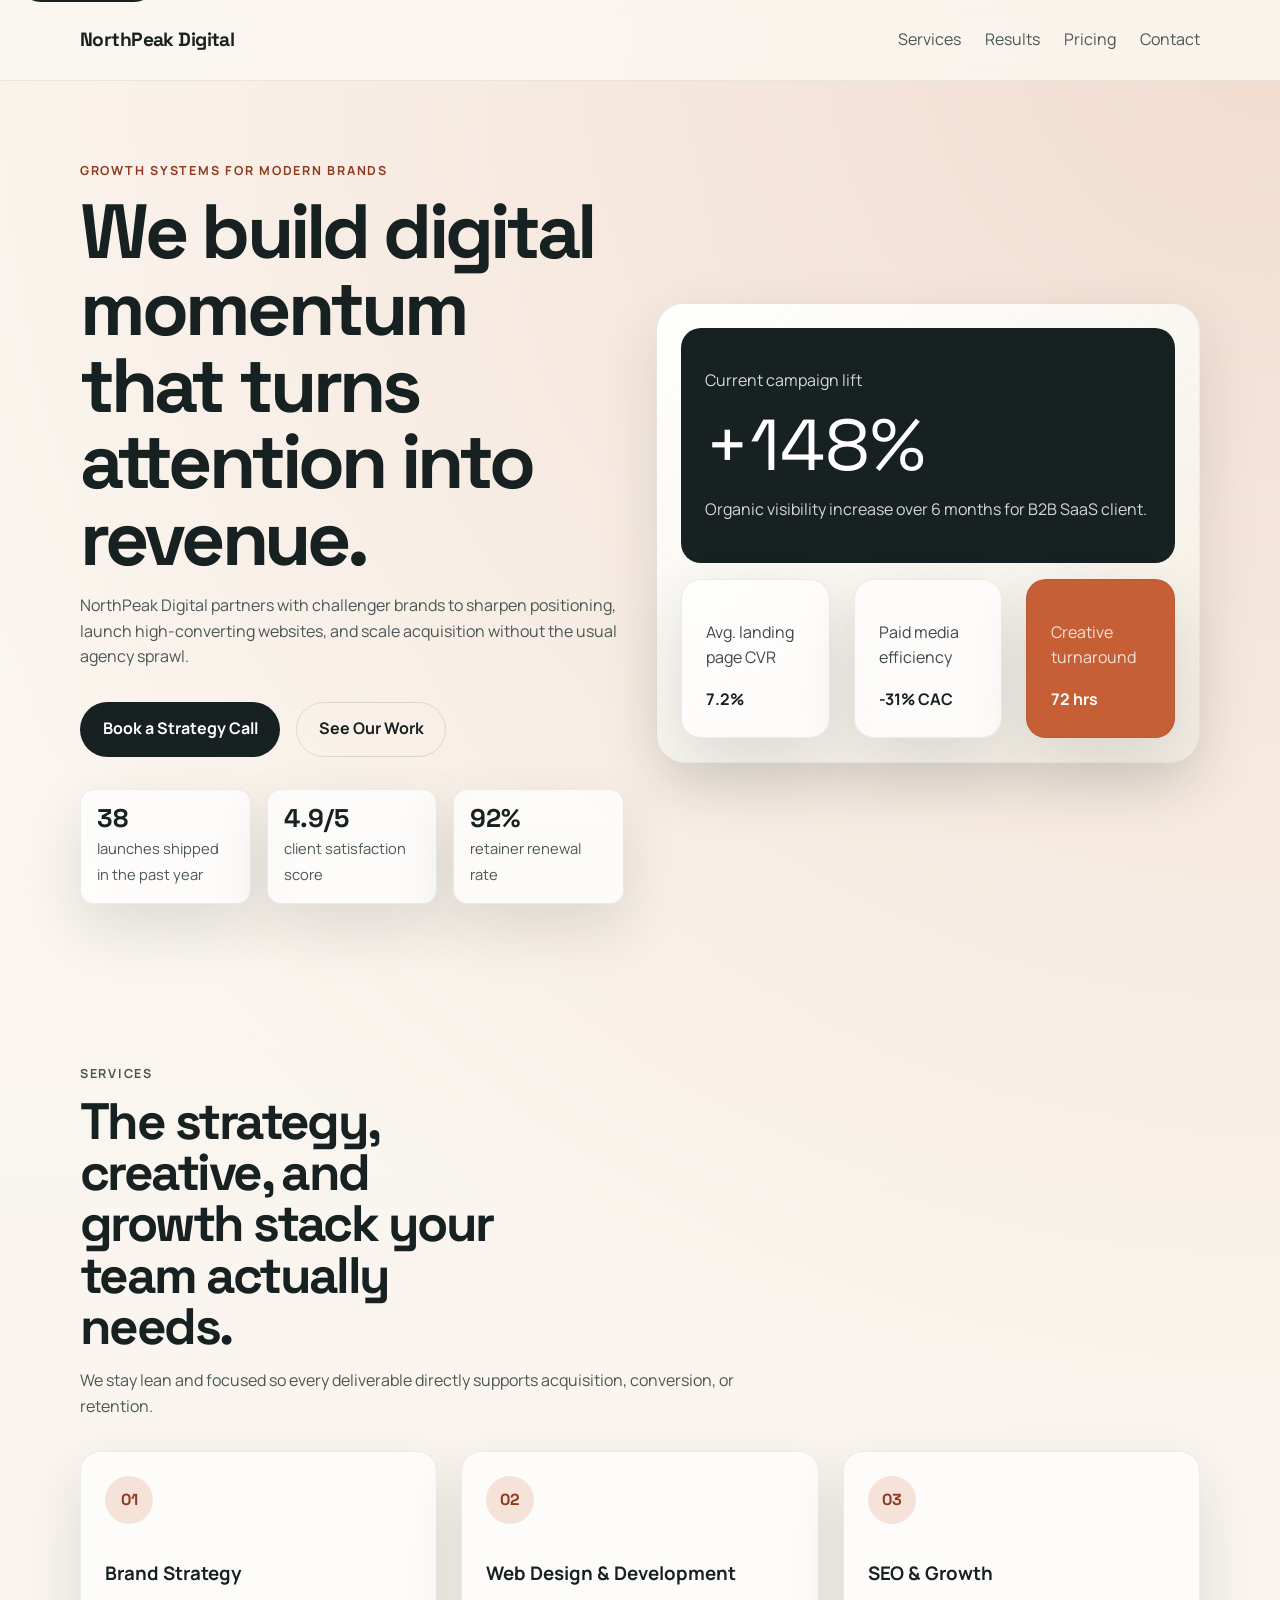
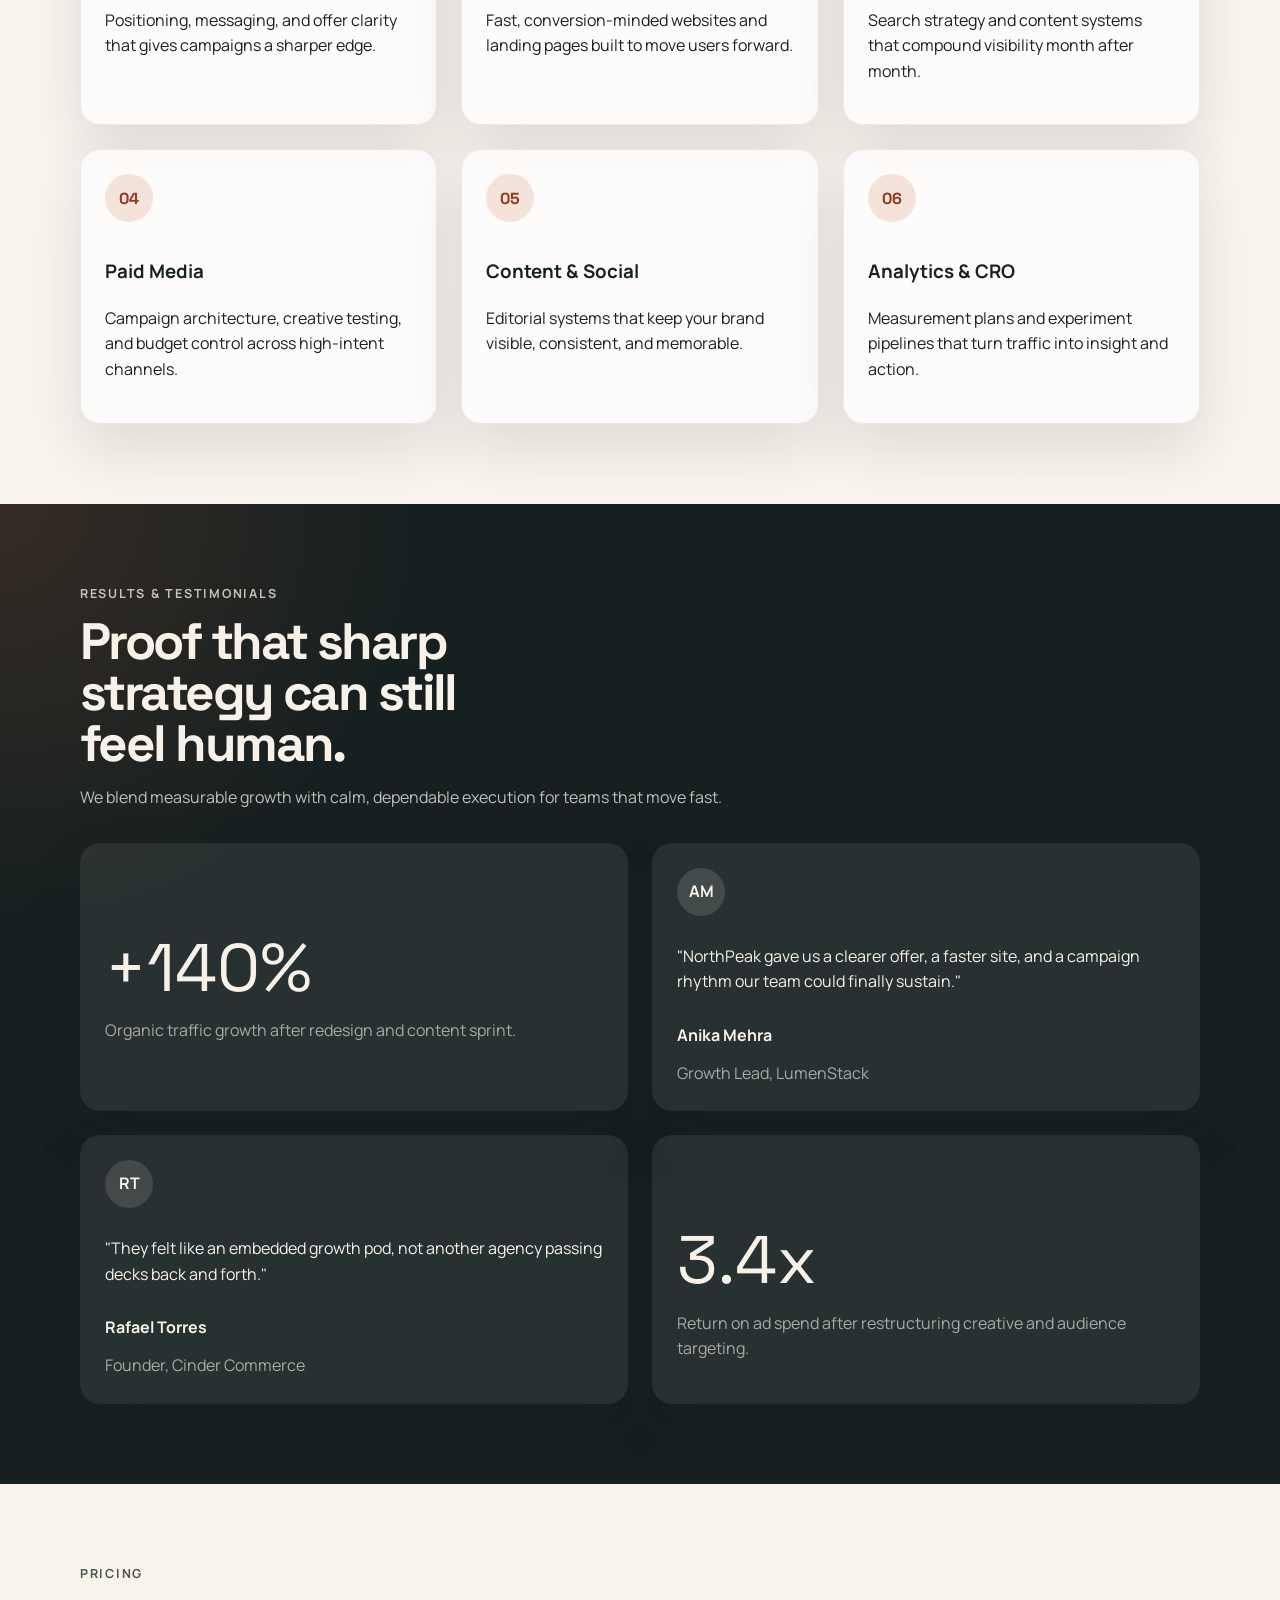
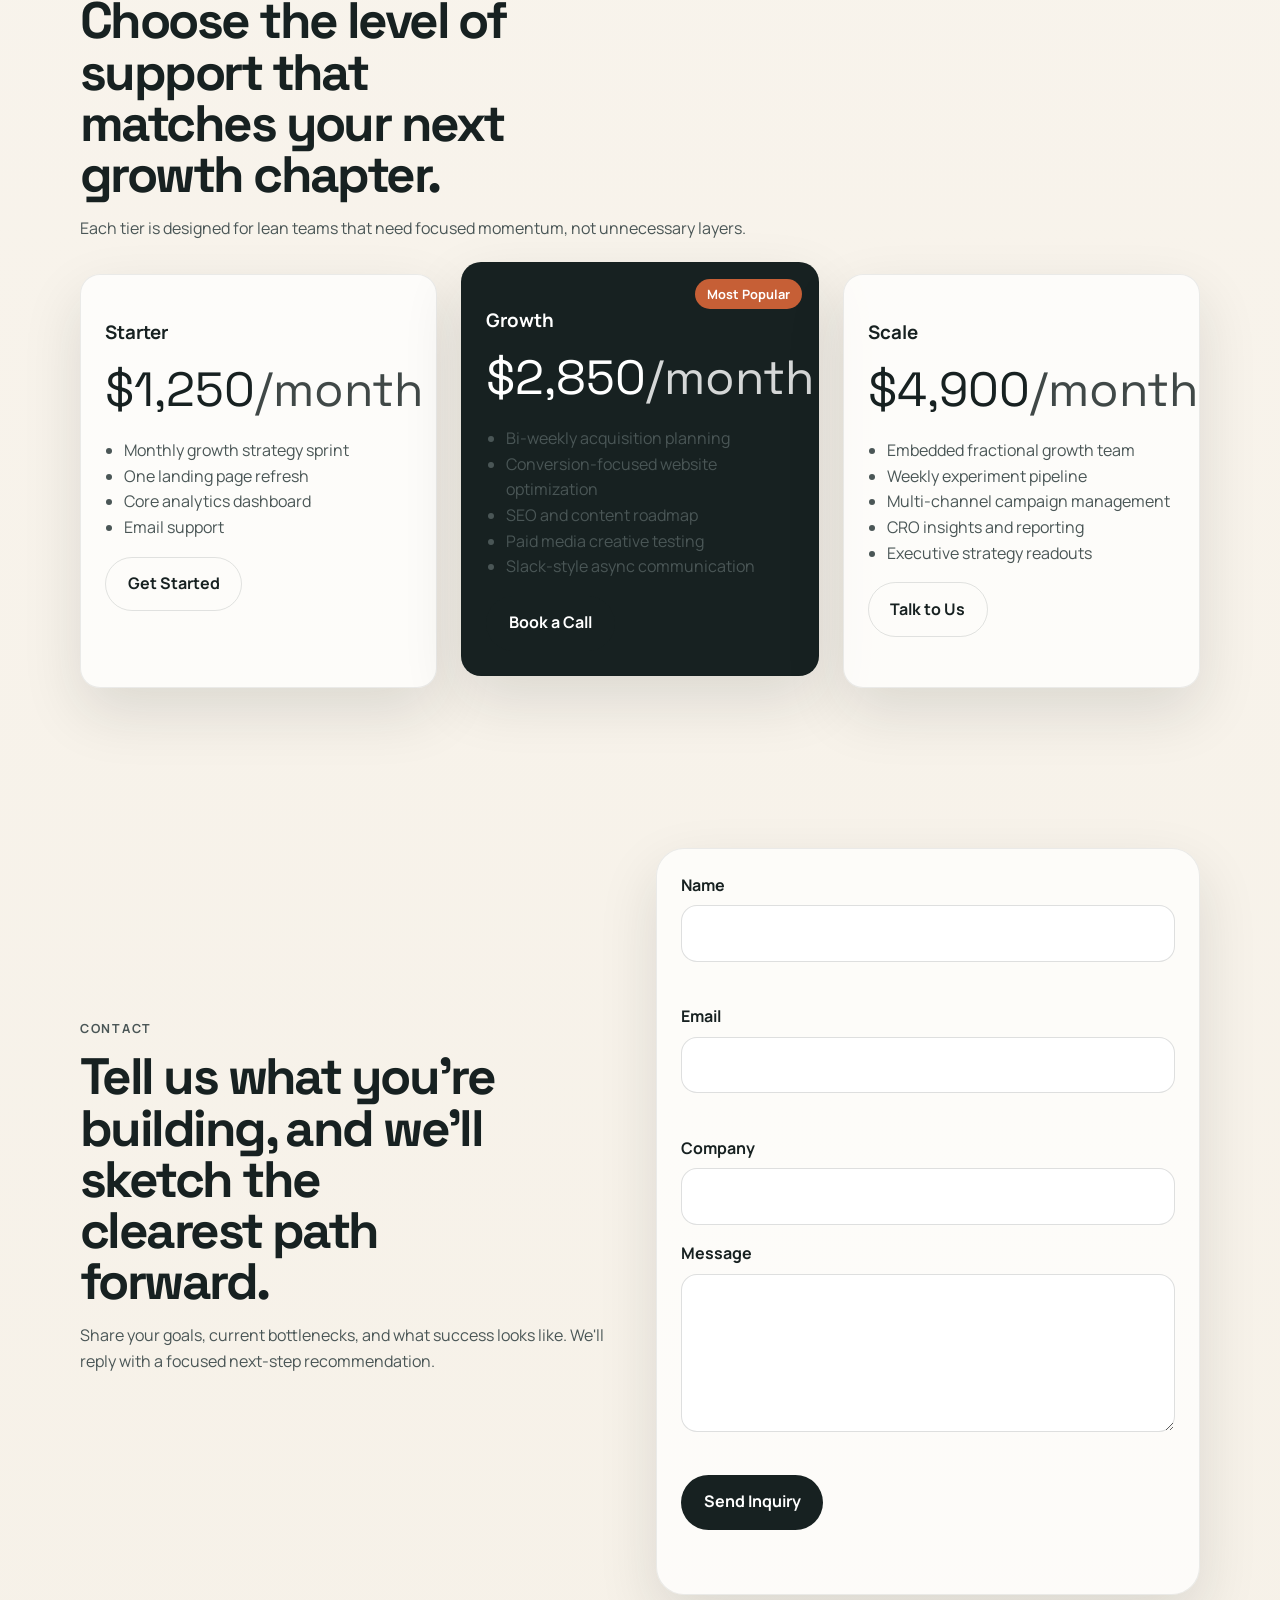
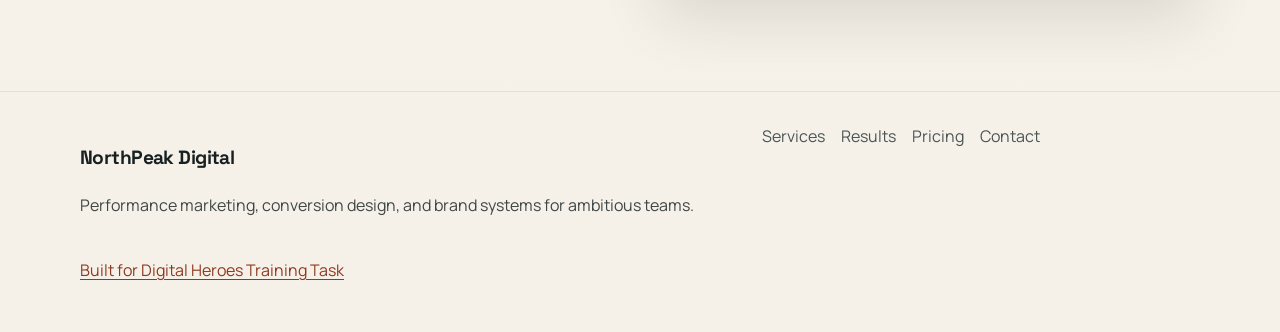
==== index.html @ 2c23a3a7 "first commit" ====
<!DOCTYPE html>
<html lang="en">
<head>
  <meta charset="UTF-8">
  <meta name="viewport" content="width=device-width, initial-scale=1.0">
  <meta name="description" content="NorthPeak Digital is a performance-focused agency helping ambitious brands turn strategy into measurable growth.">
  <title>NorthPeak Digital | Growth-Led Agency</title>
  <link rel="preconnect" href="https://fonts.googleapis.com">
  <link rel="preconnect" href="https://fonts.gstatic.com" crossorigin>
  <link href="https://fonts.googleapis.com/css2?family=Space+Grotesk:wght@500;700&family=Manrope:wght@400;500;700&display=swap" rel="stylesheet">
  <link rel="stylesheet" href="css/styles.css">
</head>
<body>
  <a class="skip-link" href="#main-content">Skip to content</a>
  <header class="site-header">
    <div class="container nav-shell">
      <a class="brand" href="#top" aria-label="NorthPeak Digital home">NorthPeak Digital</a>
      <button class="nav-toggle" type="button" aria-expanded="false" aria-controls="site-nav" aria-label="Open navigation">
        <span></span>
        <span></span>
        <span></span>
      </button>
      <nav class="site-nav" id="site-nav" aria-label="Primary">
        <a href="#services">Services</a>
        <a href="#results">Results</a>
        <a href="#pricing">Pricing</a>
        <a href="#contact">Contact</a>
      </nav>
    </div>
  </header>

  <main id="main-content">
    <section class="hero-section" id="top">
      <div class="container hero-grid">
        <div class="hero-copy">
          <p class="eyebrow">Growth systems for modern brands</p>
          <h1>We build digital momentum that turns attention into revenue.</h1>
          <p class="hero-text">
            NorthPeak Digital partners with challenger brands to sharpen positioning, launch high-converting websites,
            and scale acquisition without the usual agency sprawl.
          </p>
          <div class="hero-actions">
            <a class="button button-primary" href="#contact">Book a Strategy Call</a>
            <a class="button button-secondary" href="#pricing">See Our Work</a>
          </div>
          <ul class="hero-proof" aria-label="Agency highlights">
            <li><strong>38</strong><span>launches shipped in the past year</span></li>
            <li><strong>4.9/5</strong><span>client satisfaction score</span></li>
            <li><strong>92%</strong><span>retainer renewal rate</span></li>
          </ul>
        </div>
        <div class="hero-panel" aria-label="Agency performance snapshot">
          <div class="insight-card">
            <p class="insight-label">Current campaign lift</p>
            <p class="insight-value">+148%</p>
            <p class="insight-note">Organic visibility increase over 6 months for B2B SaaS client.</p>
          </div>
          <div class="panel-grid">
            <article class="mini-panel">
              <p>Avg. landing page CVR</p>
              <strong>7.2%</strong>
            </article>
            <article class="mini-panel">
              <p>Paid media efficiency</p>
              <strong>-31% CAC</strong>
            </article>
            <article class="mini-panel accent-panel">
              <p>Creative turnaround</p>
              <strong>72 hrs</strong>
            </article>
          </div>
        </div>
      </div>
    </section>

    <section class="section" id="services">
      <div class="container">
        <div class="section-heading">
          <p class="eyebrow">Services</p>
          <h2>The strategy, creative, and growth stack your team actually needs.</h2>
          <p>
            We stay lean and focused so every deliverable directly supports acquisition, conversion, or retention.
          </p>
        </div>
        <div class="services-grid">
          <article class="service-card">
            <div class="service-icon" aria-hidden="true">01</div>
            <h3>Brand Strategy</h3>
            <p>Positioning, messaging, and offer clarity that gives campaigns a sharper edge.</p>
          </article>
          <article class="service-card">
            <div class="service-icon" aria-hidden="true">02</div>
            <h3>Web Design &amp; Development</h3>
            <p>Fast, conversion-minded websites and landing pages built to move users forward.</p>
          </article>
          <article class="service-card">
            <div class="service-icon" aria-hidden="true">03</div>
            <h3>SEO &amp; Growth</h3>
            <p>Search strategy and content systems that compound visibility month after month.</p>
          </article>
          <article class="service-card">
            <div class="service-icon" aria-hidden="true">04</div>
            <h3>Paid Media</h3>
            <p>Campaign architecture, creative testing, and budget control across high-intent channels.</p>
          </article>
          <article class="service-card">
            <div class="service-icon" aria-hidden="true">05</div>
            <h3>Content &amp; Social</h3>
            <p>Editorial systems that keep your brand visible, consistent, and memorable.</p>
          </article>
          <article class="service-card">
            <div class="service-icon" aria-hidden="true">06</div>
            <h3>Analytics &amp; CRO</h3>
            <p>Measurement plans and experiment pipelines that turn traffic into insight and action.</p>
          </article>
        </div>
      </div>
    </section>

    <section class="section section-dark" id="results">
      <div class="container">
        <div class="section-heading">
          <p class="eyebrow">Results &amp; Testimonials</p>
          <h2>Proof that sharp strategy can still feel human.</h2>
          <p>We blend measurable growth with calm, dependable execution for teams that move fast.</p>
        </div>
        <div class="results-grid">
          <article class="result-card stat-card">
            <p class="stat-value">+140%</p>
            <p class="stat-label">Organic traffic growth after redesign and content sprint.</p>
          </article>
          <article class="result-card testimonial-card">
            <div class="avatar" aria-hidden="true">AM</div>
          <p>"NorthPeak gave us a clearer offer, a faster site, and a campaign rhythm our team could finally sustain."</p>
            <strong>Anika Mehra</strong>
            <span>Growth Lead, LumenStack</span>
          </article>
          <article class="result-card testimonial-card">
            <div class="avatar" aria-hidden="true">RT</div>
            <p>"They felt like an embedded growth pod, not another agency passing decks back and forth."</p>
            <strong>Rafael Torres</strong>
            <span>Founder, Cinder Commerce</span>
          </article>
          <article class="result-card stat-card">
            <p class="stat-value">3.4x</p>
            <p class="stat-label">Return on ad spend after restructuring creative and audience targeting.</p>
          </article>
        </div>
      </div>
    </section>

    <section class="section" id="pricing">
      <div class="container">
        <div class="section-heading">
          <p class="eyebrow">Pricing</p>
          <h2>Choose the level of support that matches your next growth chapter.</h2>
          <p>Each tier is designed for lean teams that need focused momentum, not unnecessary layers.</p>
        </div>
        <div class="pricing-grid">
          <article class="pricing-card">
            <h3>Starter</h3>
            <p class="price">$1,250<span>/month</span></p>
            <ul>
              <li>Monthly growth strategy sprint</li>
              <li>One landing page refresh</li>
              <li>Core analytics dashboard</li>
              <li>Email support</li>
            </ul>
            <a class="button button-secondary" href="#contact">Get Started</a>
          </article>
          <article class="pricing-card pricing-card-featured">
            <p class="pricing-badge">Most Popular</p>
            <h3>Growth</h3>
            <p class="price">$2,850<span>/month</span></p>
            <ul>
              <li>Bi-weekly acquisition planning</li>
              <li>Conversion-focused website optimization</li>
              <li>SEO and content roadmap</li>
              <li>Paid media creative testing</li>
              <li>Slack-style async communication</li>
            </ul>
            <a class="button button-primary" href="#contact">Book a Call</a>
          </article>
          <article class="pricing-card">
            <h3>Scale</h3>
            <p class="price">$4,900<span>/month</span></p>
            <ul>
              <li>Embedded fractional growth team</li>
              <li>Weekly experiment pipeline</li>
              <li>Multi-channel campaign management</li>
              <li>CRO insights and reporting</li>
              <li>Executive strategy readouts</li>
            </ul>
            <a class="button button-secondary" href="#contact">Talk to Us</a>
          </article>
        </div>
      </div>
    </section>

    <section class="section contact-section" id="contact">
      <div class="container contact-grid">
        <div class="section-heading contact-copy">
          <p class="eyebrow">Contact</p>
          <h2>Tell us what you're building, and we'll sketch the clearest path forward.</h2>
          <p>
            Share your goals, current bottlenecks, and what success looks like. We'll reply with a focused next-step recommendation.
          </p>
        </div>
        <form class="contact-form" novalidate>
          <div class="form-field">
            <label for="name">Name</label>
            <input id="name" name="name" type="text" autocomplete="name" required>
            <p class="field-error" id="name-error" aria-live="polite"></p>
          </div>
          <div class="form-field">
            <label for="email">Email</label>
            <input id="email" name="email" type="email" autocomplete="email" required>
            <p class="field-error" id="email-error" aria-live="polite"></p>
          </div>
          <div class="form-field">
            <label for="company">Company</label>
            <input id="company" name="company" type="text" autocomplete="organization">
          </div>
          <div class="form-field">
            <label for="message">Message</label>
            <textarea id="message" name="message" rows="5" required></textarea>
            <p class="field-error" id="message-error" aria-live="polite"></p>
          </div>
          <button class="button button-primary button-submit" type="submit">Send Inquiry</button>
          <p class="form-status" role="status" aria-live="polite"></p>
        </form>
      </div>
    </section>
  </main>

  <footer class="site-footer">
    <div class="container footer-shell">
      <div>
        <p class="footer-brand">NorthPeak Digital</p>
        <p class="footer-copy">Performance marketing, conversion design, and brand systems for ambitious teams.</p>
      </div>
      <div class="footer-links" aria-label="Footer navigation">
        <a href="#services">Services</a>
        <a href="#results">Results</a>
        <a href="#pricing">Pricing</a>
        <a href="#contact">Contact</a>
      </div>
      <p class="footer-credit">
        <a href="https://digitalheroesco.com" target="_blank" rel="noreferrer">Built for Digital Heroes Training Task</a>
      </p>
    </div>
  </footer>

  <script src="js/main.js" defer></script>
</body>
</html>
---- css/styles.css ----
:root {
  --bg: #f6f1e8;
  --surface: #fffdfa;
  --surface-strong: #172121;
  --surface-muted: #efe7da;
  --text: #172121;
  --text-soft: #4a5656;
  --border: rgba(23, 33, 33, 0.12);
  --accent: #c65f36;
  --accent-deep: #8f3920;
  --accent-soft: rgba(198, 95, 54, 0.16);
  --shadow: 0 24px 60px rgba(23, 33, 33, 0.12);
  --radius-lg: 28px;
  --radius-md: 20px;
  --radius-sm: 14px;
  --container: min(1120px, calc(100% - 2rem));
}

*,
*::before,
*::after {
  box-sizing: border-box;
}

html {
  scroll-behavior: smooth;
}

body {
  margin: 0;
  font-family: "Manrope", sans-serif;
  background:
    radial-gradient(circle at top right, rgba(198, 95, 54, 0.18), transparent 28%),
    linear-gradient(180deg, #fbf7f1 0%, var(--bg) 100%);
  color: var(--text);
  line-height: 1.6;
}

img {
  max-width: 100%;
  display: block;
}

a {
  color: inherit;
  text-decoration: none;
}

button,
input,
textarea {
  font: inherit;
}

.skip-link {
  position: absolute;
  top: -3rem;
  left: 1rem;
  background: var(--surface-strong);
  color: #fff;
  padding: 0.75rem 1rem;
  border-radius: 999px;
  z-index: 100;
}

.skip-link:focus {
  top: 1rem;
}

.container {
  width: var(--container);
  margin: 0 auto;
}

.site-header {
  position: sticky;
  top: 0;
  z-index: 20;
  backdrop-filter: blur(18px);
  background: rgba(251, 247, 241, 0.84);
  border-bottom: 1px solid rgba(23, 33, 33, 0.08);
}

.nav-shell {
  display: flex;
  align-items: center;
  justify-content: space-between;
  gap: 1rem;
  min-height: 5rem;
}

.brand,
.footer-brand {
  font-family: "Space Grotesk", sans-serif;
  font-size: 1.2rem;
  font-weight: 700;
  letter-spacing: -0.03em;
}

.site-nav {
  display: flex;
  align-items: center;
  gap: 1.5rem;
}

.site-nav a,
.footer-links a {
  color: var(--text-soft);
  transition: color 0.2s ease;
}

.site-nav a:hover,
.site-nav a:focus-visible,
.footer-links a:hover,
.footer-links a:focus-visible {
  color: var(--accent-deep);
}

.nav-toggle {
  display: none;
  width: 3rem;
  height: 3rem;
  border: 1px solid var(--border);
  border-radius: 50%;
  background: var(--surface);
  align-items: center;
  justify-content: center;
  flex-direction: column;
  gap: 0.28rem;
  cursor: pointer;
}

.nav-toggle span {
  width: 1rem;
  height: 2px;
  background: var(--text);
  border-radius: 999px;
}

.section,
.hero-section {
  padding: 5rem 0;
}

.hero-grid,
.contact-grid {
  display: grid;
  grid-template-columns: repeat(2, minmax(0, 1fr));
  gap: 2rem;
  align-items: center;
}

.hero-copy h1,
.section-heading h2 {
  margin: 0;
  font-family: "Space Grotesk", sans-serif;
  line-height: 1;
  letter-spacing: -0.05em;
}

.hero-copy h1 {
  font-size: clamp(2.8rem, 6vw, 5.5rem);
  max-width: 11ch;
}

.hero-text,
.section-heading p,
.footer-copy {
  color: var(--text-soft);
}

.eyebrow {
  margin: 0 0 0.75rem;
  color: var(--accent-deep);
  text-transform: uppercase;
  letter-spacing: 0.14em;
  font-size: 0.78rem;
  font-weight: 700;
}

.hero-actions {
  display: flex;
  flex-wrap: wrap;
  gap: 1rem;
  margin: 2rem 0;
}

.button {
  display: inline-flex;
  align-items: center;
  justify-content: center;
  min-height: 3.25rem;
  padding: 0.85rem 1.35rem;
  border-radius: 999px;
  border: 1px solid transparent;
  font-weight: 700;
  transition: transform 0.2s ease, border-color 0.2s ease, background 0.2s ease;
}

.button:hover,
.button:focus-visible {
  transform: translateY(-1px);
}

.button-primary {
  background: var(--surface-strong);
  color: #fff;
}

.button-primary:hover,
.button-primary:focus-visible {
  background: #243232;
}

.button-secondary {
  background: transparent;
  border-color: var(--border);
  color: var(--text);
}

.button-secondary:hover,
.button-secondary:focus-visible {
  border-color: var(--accent);
  background: rgba(255, 255, 255, 0.6);
}

.hero-proof {
  display: grid;
  grid-template-columns: repeat(3, minmax(0, 1fr));
  gap: 1rem;
  list-style: none;
  padding: 0;
  margin: 0;
}

.hero-proof li,
.mini-panel,
.service-card,
.result-card,
.pricing-card,
.contact-form {
  background: rgba(255, 255, 255, 0.72);
  border: 1px solid rgba(23, 33, 33, 0.08);
  box-shadow: var(--shadow);
}

.hero-proof li {
  padding: 1rem;
  border-radius: var(--radius-sm);
}

.hero-proof strong,
.insight-value,
.stat-value,
.price {
  display: block;
  font-family: "Space Grotesk", sans-serif;
  line-height: 1;
}

.hero-proof strong {
  font-size: 1.6rem;
  margin-bottom: 0.3rem;
}

.hero-proof span {
  color: var(--text-soft);
  font-size: 0.92rem;
}

.hero-panel {
  position: relative;
  padding: 1.5rem;
  border-radius: var(--radius-lg);
  background:
    linear-gradient(145deg, rgba(255, 255, 255, 0.9), rgba(239, 231, 218, 0.72)),
    var(--surface);
  border: 1px solid rgba(23, 33, 33, 0.08);
  box-shadow: var(--shadow);
}

.insight-card {
  padding: 1.5rem;
  border-radius: var(--radius-md);
  background: var(--surface-strong);
  color: #fff;
}

.insight-label,
.insight-note,
.mini-panel p,
.stat-label,
.testimonial-card span,
.price span,
.footer-copy,
.footer-credit a,
.form-status {
  color: inherit;
  opacity: 0.82;
}

.insight-value {
  margin: 0.6rem 0;
  font-size: clamp(2.8rem, 6vw, 4.5rem);
}

.panel-grid,
.services-grid,
.results-grid,
.pricing-grid {
  display: grid;
  gap: 1.5rem;
}

.panel-grid {
  grid-template-columns: repeat(3, minmax(0, 1fr));
  margin-top: 1rem;
}

.mini-panel,
.service-card,
.result-card,
.pricing-card {
  border-radius: var(--radius-md);
  padding: 1.5rem;
}

.accent-panel {
  background: var(--accent);
  color: #fff;
}

.section-heading {
  max-width: 42rem;
  margin-bottom: 2rem;
}

.section-heading h2 {
  font-size: clamp(2rem, 4vw, 3.6rem);
  max-width: 13ch;
}

.services-grid {
  grid-template-columns: repeat(3, minmax(0, 1fr));
}

.service-icon {
  width: 3rem;
  height: 3rem;
  display: inline-flex;
  align-items: center;
  justify-content: center;
  border-radius: 50%;
  margin-bottom: 1rem;
  background: var(--accent-soft);
  color: var(--accent-deep);
  font-family: "Space Grotesk", sans-serif;
  font-weight: 700;
}

.section-dark {
  background:
    radial-gradient(circle at top left, rgba(198, 95, 54, 0.18), transparent 26%),
    #162020;
  color: #f8f1e7;
}

.section-dark .section-heading p,
.section-dark .stat-label,
.section-dark .testimonial-card span {
  color: rgba(248, 241, 231, 0.76);
}

.results-grid {
  grid-template-columns: repeat(2, minmax(0, 1fr));
}

.stat-card {
  background: rgba(255, 255, 255, 0.08);
}

.stat-value {
  font-size: clamp(3rem, 6vw, 4.2rem);
  margin-bottom: 0.8rem;
}

.testimonial-card {
  display: grid;
  gap: 0.75rem;
  background: rgba(255, 255, 255, 0.08);
}

.avatar {
  width: 3rem;
  height: 3rem;
  display: inline-flex;
  align-items: center;
  justify-content: center;
  border-radius: 50%;
  background: rgba(255, 255, 255, 0.12);
  font-weight: 700;
}

.pricing-grid {
  grid-template-columns: repeat(3, minmax(0, 1fr));
}

.pricing-card {
  position: relative;
}

.pricing-card-featured {
  background: var(--surface-strong);
  color: #fff;
  transform: translateY(-0.75rem);
}

.pricing-card-featured ul {
  color: rgba(255, 255, 255, 0.82);
}

.pricing-badge {
  position: absolute;
  top: 1rem;
  right: 1rem;
  margin: 0;
  padding: 0.3rem 0.75rem;
  border-radius: 999px;
  background: var(--accent);
  color: #fff;
  font-size: 0.8rem;
  font-weight: 700;
}

.price {
  margin: 0.5rem 0 1.5rem;
  font-size: clamp(2.1rem, 4vw, 3rem);
}

.pricing-card ul {
  padding-left: 1.2rem;
  color: var(--text-soft);
}

.contact-section {
  padding-bottom: 6rem;
}

.contact-form {
  padding: 1.5rem;
  border-radius: var(--radius-lg);
}

.form-field {
  display: grid;
  gap: 0.45rem;
  margin-bottom: 1rem;
}

.form-field label {
  font-weight: 700;
}

.form-field input,
.form-field textarea {
  width: 100%;
  padding: 0.9rem 1rem;
  border: 1px solid rgba(23, 33, 33, 0.14);
  border-radius: 1rem;
  background: #fff;
  color: var(--text);
}

.form-field input:focus-visible,
.form-field textarea:focus-visible,
.button:focus-visible,
.nav-toggle:focus-visible,
.site-nav a:focus-visible,
.footer-links a:focus-visible {
  outline: 3px solid rgba(198, 95, 54, 0.35);
  outline-offset: 3px;
}

.field-error {
  min-height: 1.2rem;
  margin: 0;
  color: #aa3412;
  font-size: 0.92rem;
}

.form-field.is-invalid input,
.form-field.is-invalid textarea {
  border-color: #aa3412;
}

.form-status {
  min-height: 1.5rem;
  margin: 1rem 0 0;
  color: var(--text-soft);
}

.form-status.is-success {
  color: #1f6a46;
  opacity: 1;
}

.form-status.is-error {
  color: #aa3412;
  opacity: 1;
}

.site-footer {
  padding: 2rem 0 3rem;
  border-top: 1px solid rgba(23, 33, 33, 0.08);
}

.footer-shell {
  display: grid;
  grid-template-columns: 1.2fr 0.8fr;
  gap: 1.5rem;
  align-items: start;
}

.footer-links {
  display: flex;
  flex-wrap: wrap;
  gap: 1rem;
  justify-content: flex-start;
}

.footer-credit {
  grid-column: 1 / -1;
  margin: 0;
}

.footer-credit a {
  color: var(--accent-deep);
  text-decoration: underline;
  text-underline-offset: 0.2rem;
  opacity: 1;
}

@media (max-width: 960px) {
  .hero-grid,
  .contact-grid,
  .services-grid,
  .pricing-grid,
  .panel-grid {
    grid-template-columns: repeat(2, minmax(0, 1fr));
  }

  .results-grid {
    grid-template-columns: 1fr;
  }

  .pricing-card-featured {
    transform: none;
  }
}

@media (max-width: 767px) {
  .nav-toggle {
    display: inline-flex;
  }

  .site-nav {
    position: absolute;
    top: calc(100% + 0.75rem);
    left: 1rem;
    right: 1rem;
    display: none;
    flex-direction: column;
    align-items: flex-start;
    padding: 1rem;
    border-radius: 1.25rem;
    background: rgba(255, 253, 250, 0.98);
    border: 1px solid rgba(23, 33, 33, 0.08);
    box-shadow: var(--shadow);
  }

  .site-nav.is-open {
    display: flex;
  }

  .hero-grid,
  .contact-grid,
  .hero-proof,
  .services-grid,
  .pricing-grid,
  .panel-grid,
  .footer-shell {
    grid-template-columns: 1fr;
  }

  .section,
  .hero-section {
    padding: 4rem 0;
  }

  .hero-copy h1 {
    max-width: 10ch;
  }

  .section-heading h2 {
    max-width: 100%;
  }
}
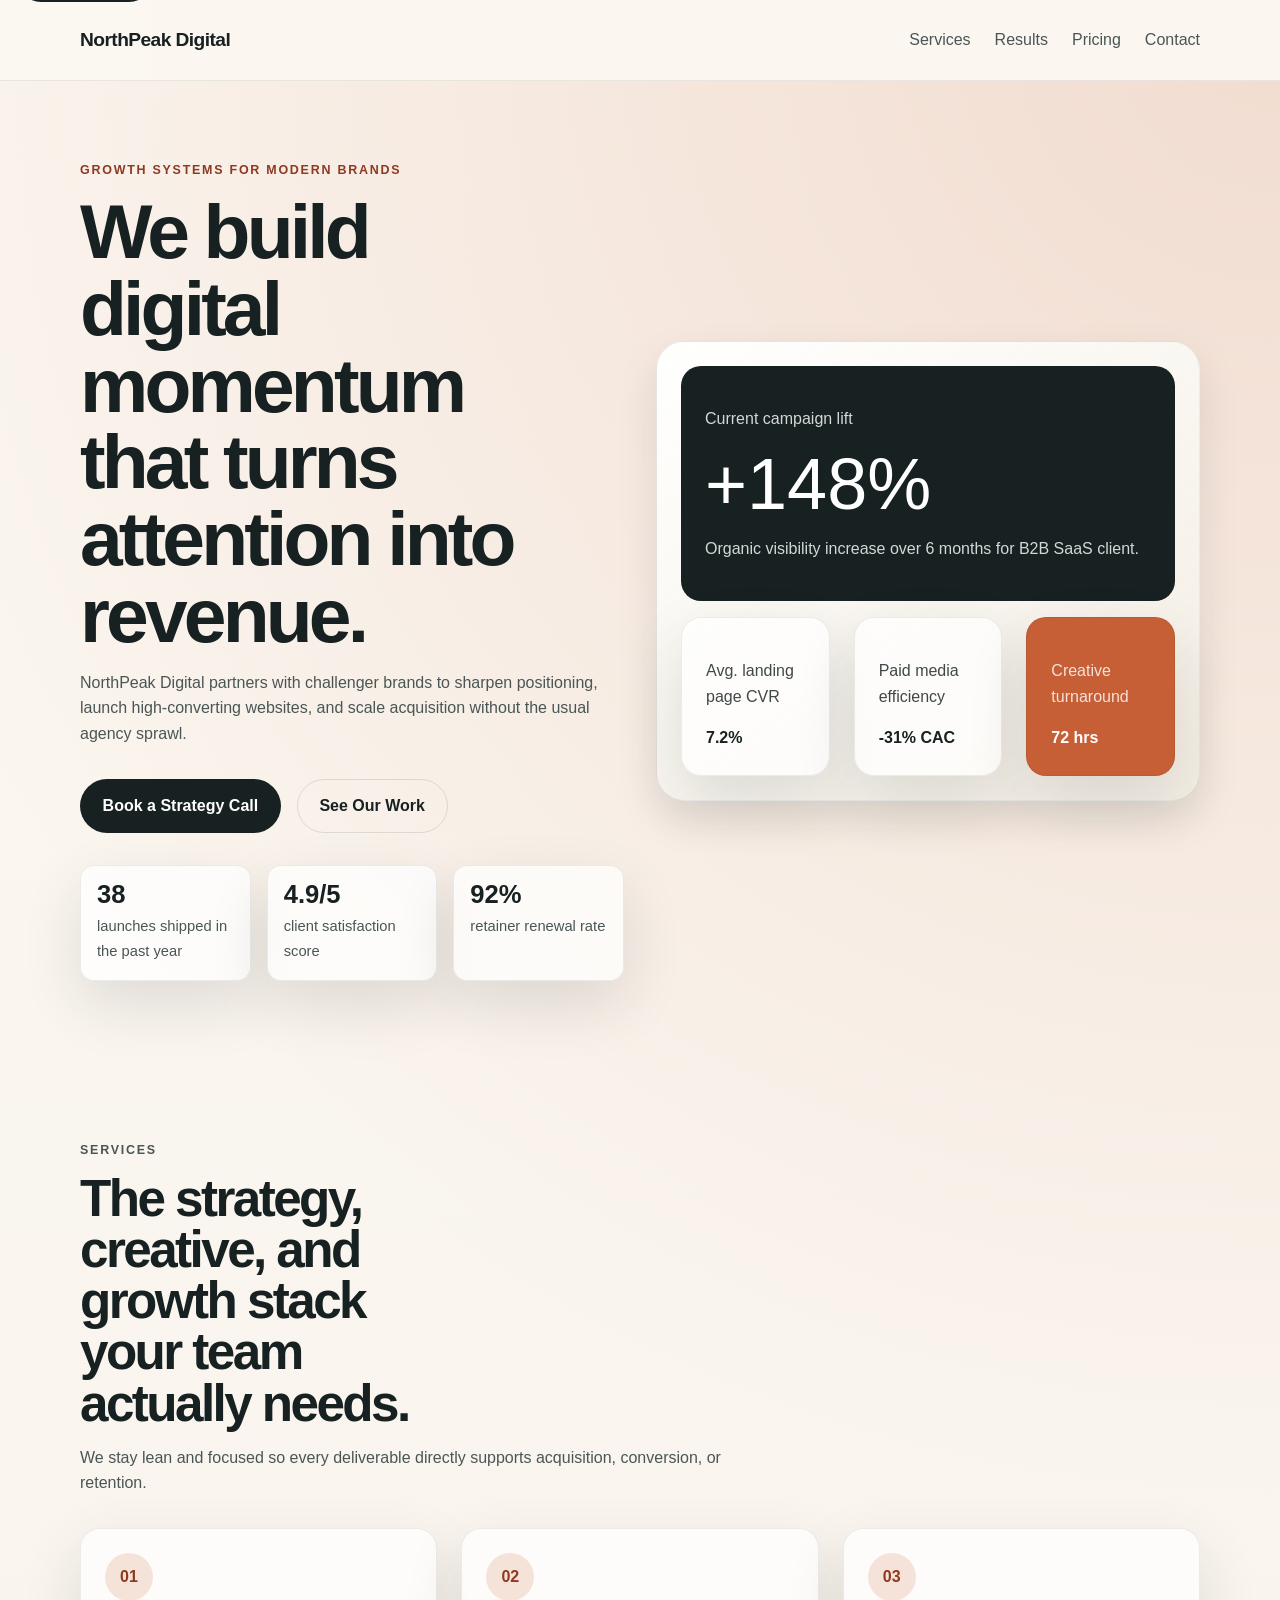
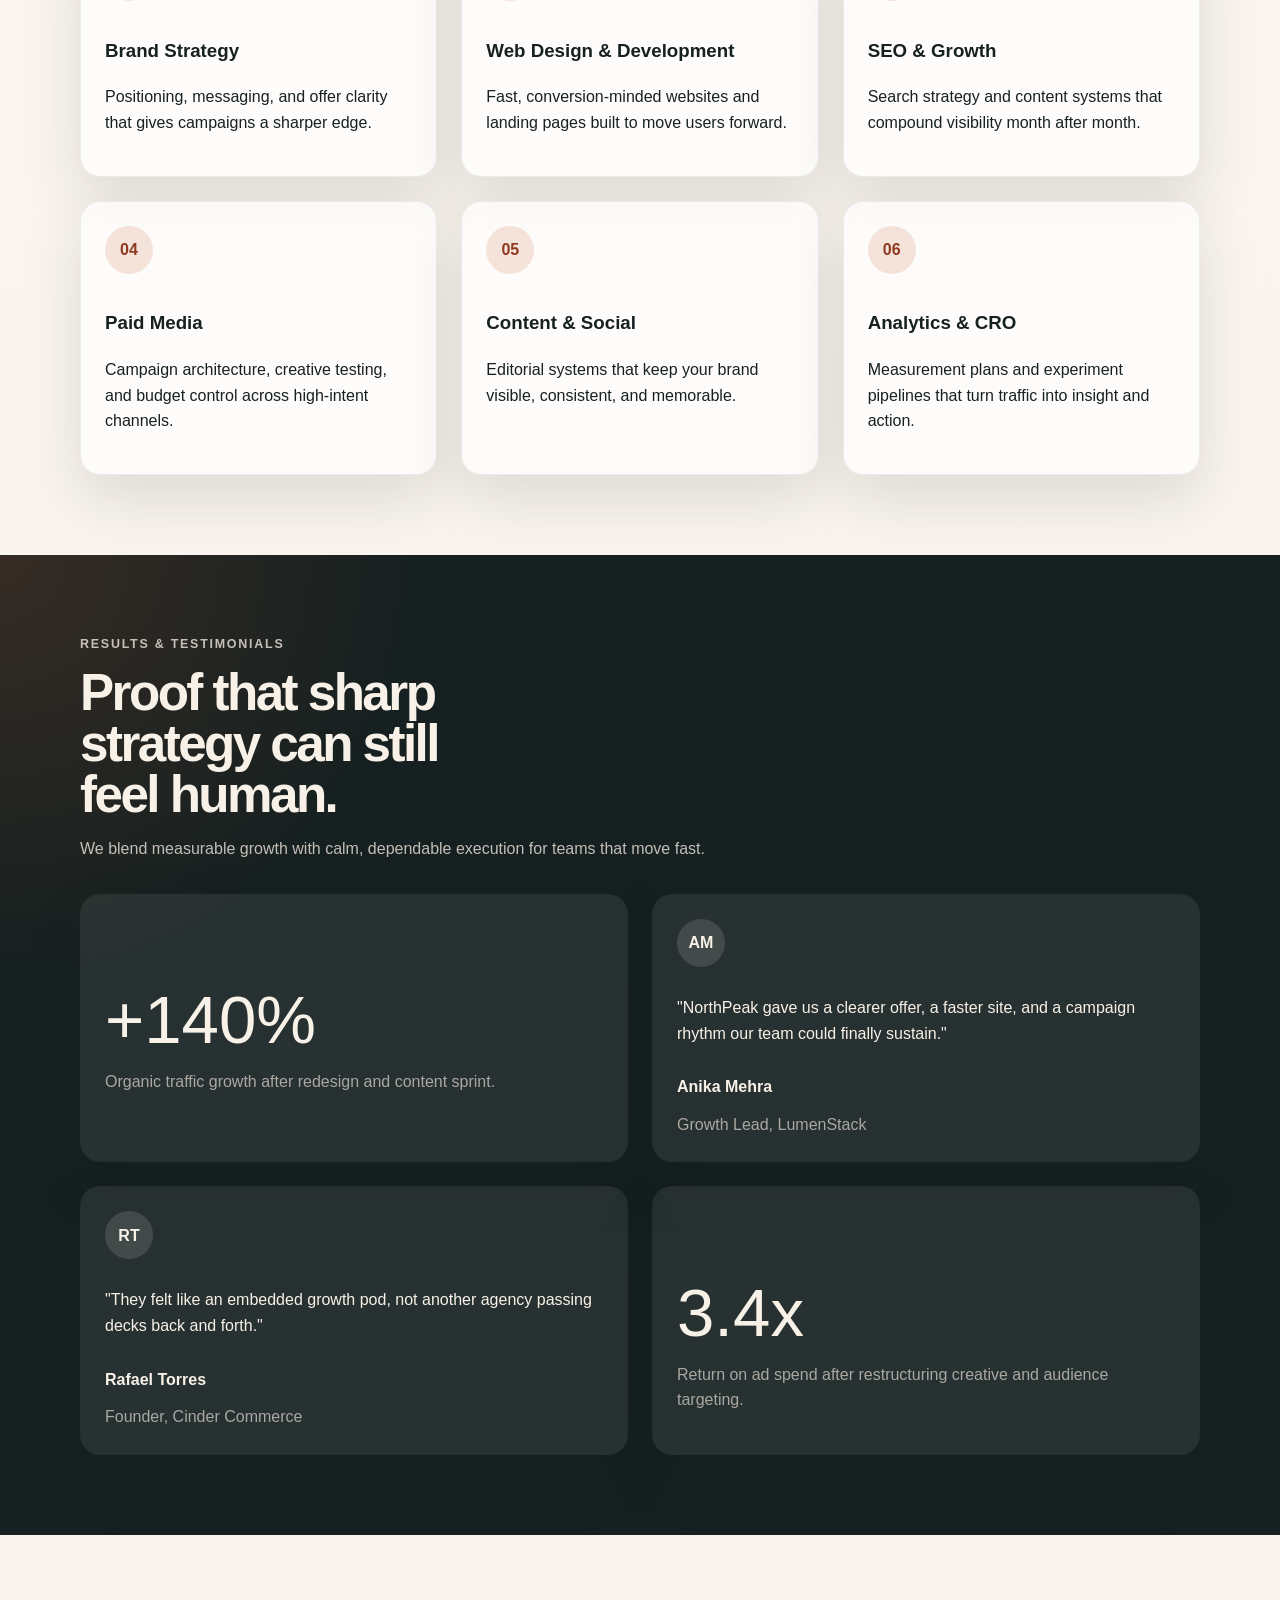
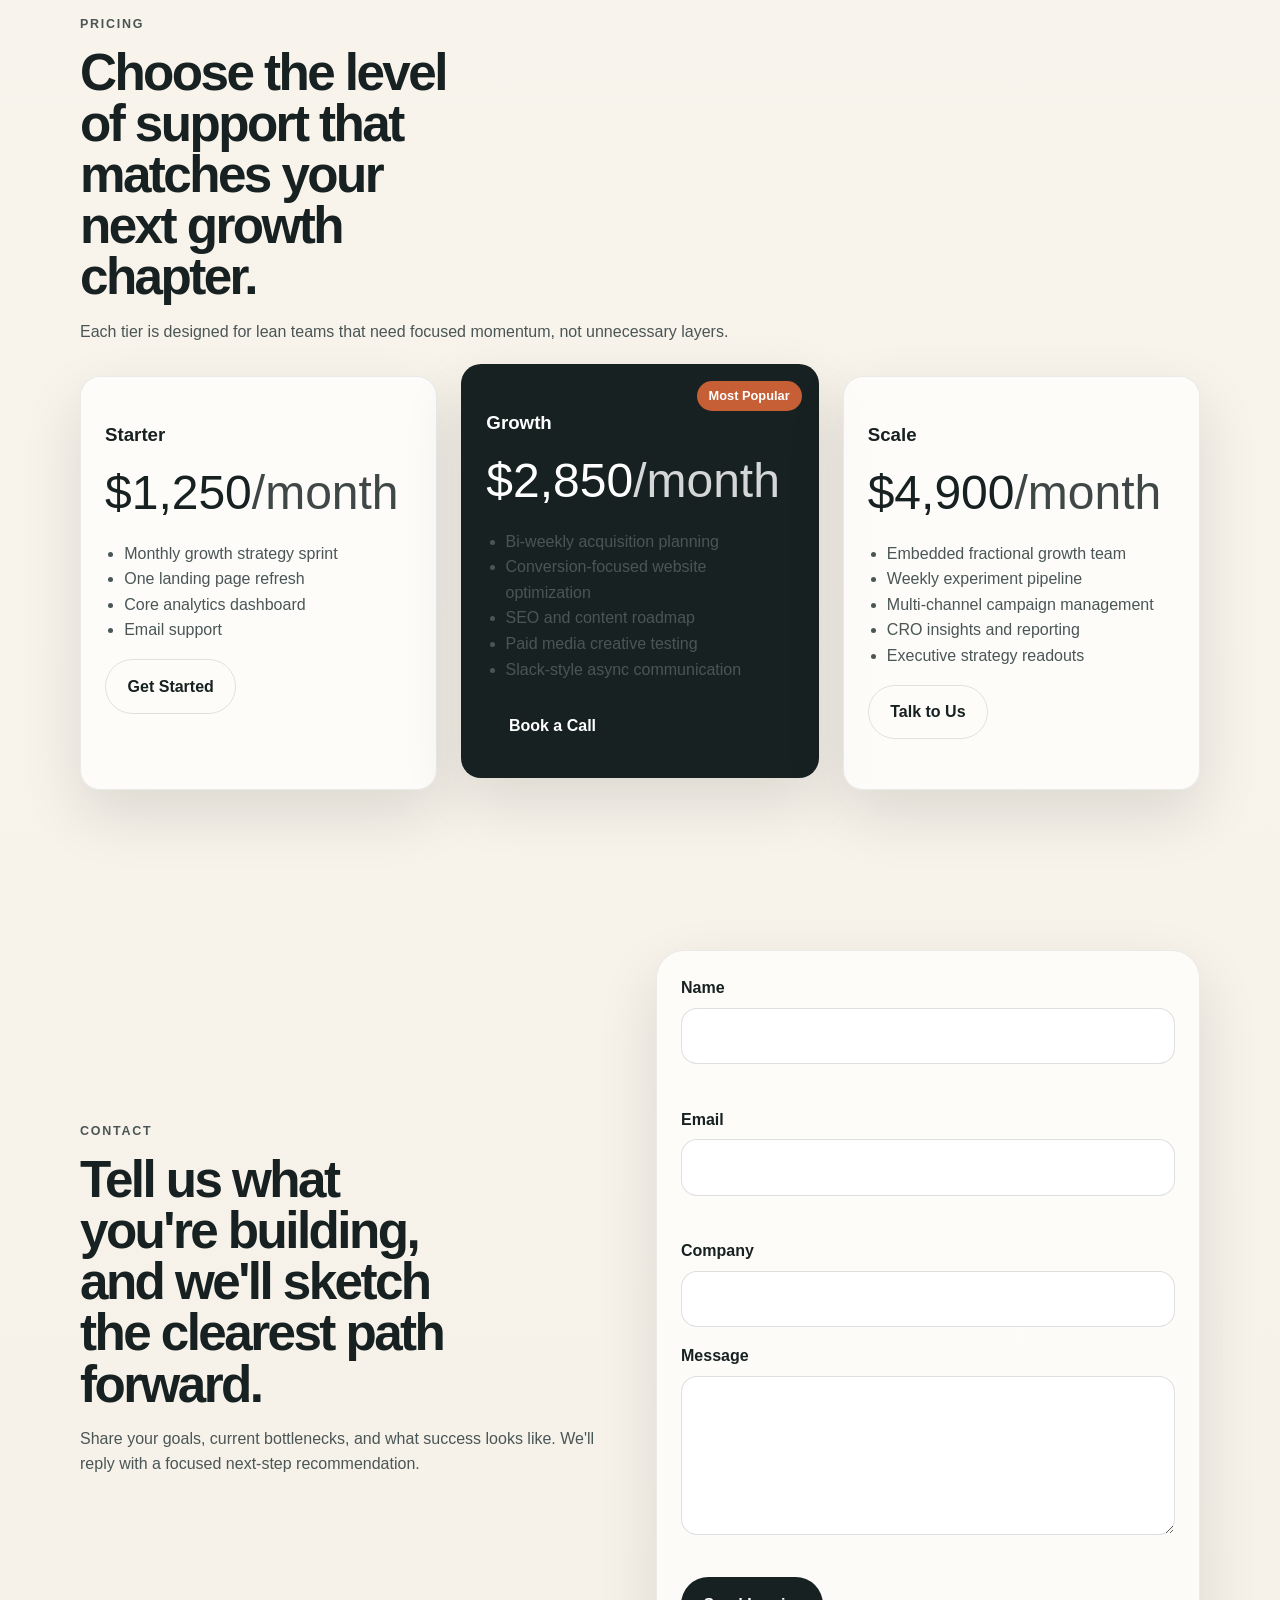
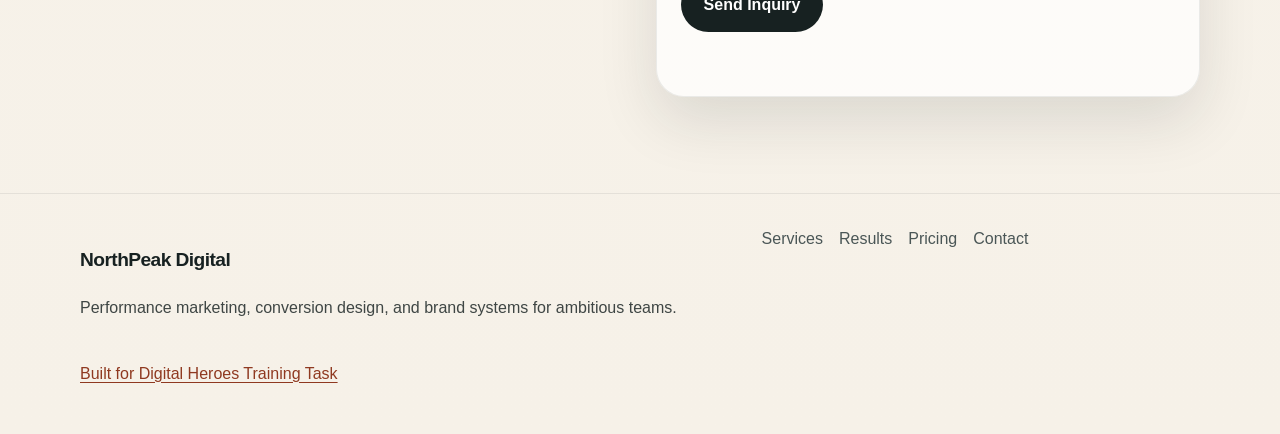
==== commit d10041c6: "updated index, styles, changelog files" ====
--- a/index.html
+++ b/index.html
@@ -5,9 +5,6 @@
   <meta name="viewport" content="width=device-width, initial-scale=1.0">
   <meta name="description" content="NorthPeak Digital is a performance-focused agency helping ambitious brands turn strategy into measurable growth.">
   <title>NorthPeak Digital | Growth-Led Agency</title>
-  <link rel="preconnect" href="https://fonts.googleapis.com">
-  <link rel="preconnect" href="https://fonts.gstatic.com" crossorigin>
-  <link href="https://fonts.googleapis.com/css2?family=Space+Grotesk:wght@500;700&family=Manrope:wght@400;500;700&display=swap" rel="stylesheet">
   <link rel="stylesheet" href="css/styles.css">
 </head>
 <body>
--- a/css/styles.css
+++ b/css/styles.css
@@ -14,6 +14,8 @@
   --radius-md: 20px;
   --radius-sm: 14px;
   --container: min(1120px, calc(100% - 2rem));
+  --font-body: "Segoe UI", "Aptos", "Helvetica Neue", Arial, sans-serif;
+  --font-display: "Trebuchet MS", "Arial Narrow", Arial, sans-serif;
 }
 
 *,
@@ -28,7 +30,7 @@
 
 body {
   margin: 0;
-  font-family: "Manrope", sans-serif;
+  font-family: var(--font-body);
   background:
     radial-gradient(circle at top right, rgba(198, 95, 54, 0.18), transparent 28%),
     linear-gradient(180deg, #fbf7f1 0%, var(--bg) 100%);
@@ -76,8 +78,7 @@
   position: sticky;
   top: 0;
   z-index: 20;
-  backdrop-filter: blur(18px);
-  background: rgba(251, 247, 241, 0.84);
+  background: rgba(251, 247, 241, 0.96);
   border-bottom: 1px solid rgba(23, 33, 33, 0.08);
 }
 
@@ -91,7 +92,7 @@
 
 .brand,
 .footer-brand {
-  font-family: "Space Grotesk", sans-serif;
+  font-family: var(--font-display);
   font-size: 1.2rem;
   font-weight: 700;
   letter-spacing: -0.03em;
@@ -153,7 +154,7 @@
 .hero-copy h1,
 .section-heading h2 {
   margin: 0;
-  font-family: "Space Grotesk", sans-serif;
+  font-family: var(--font-display);
   line-height: 1;
   letter-spacing: -0.05em;
 }
@@ -254,7 +255,7 @@
 .stat-value,
 .price {
   display: block;
-  font-family: "Space Grotesk", sans-serif;
+  font-family: var(--font-display);
   line-height: 1;
 }
 
@@ -276,7 +277,7 @@
     linear-gradient(145deg, rgba(255, 255, 255, 0.9), rgba(239, 231, 218, 0.72)),
     var(--surface);
   border: 1px solid rgba(23, 33, 33, 0.08);
-  box-shadow: var(--shadow);
+  box-shadow: 0 18px 42px rgba(23, 33, 33, 0.1);
 }
 
 .insight-card {
@@ -354,7 +355,7 @@
   margin-bottom: 1rem;
   background: var(--accent-soft);
   color: var(--accent-deep);
-  font-family: "Space Grotesk", sans-serif;
+  font-family: var(--font-display);
   font-weight: 700;
 }
 
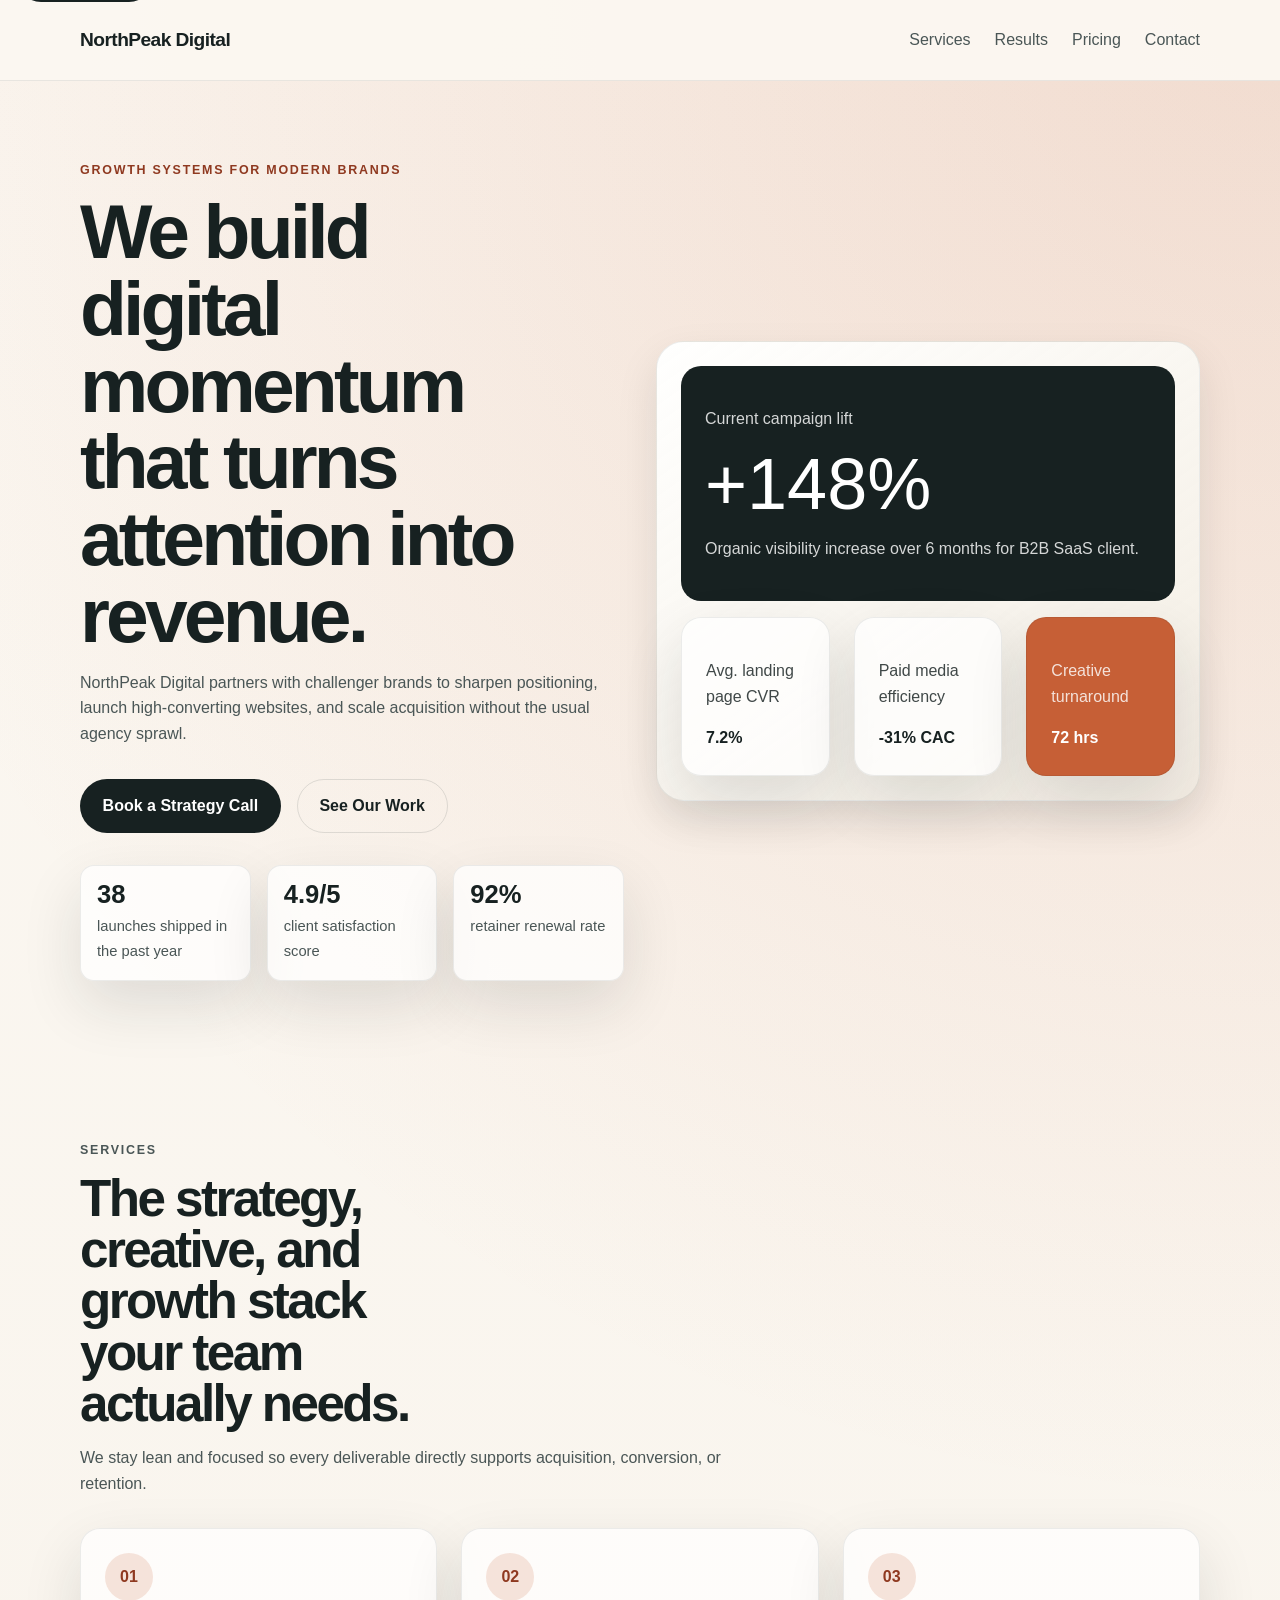
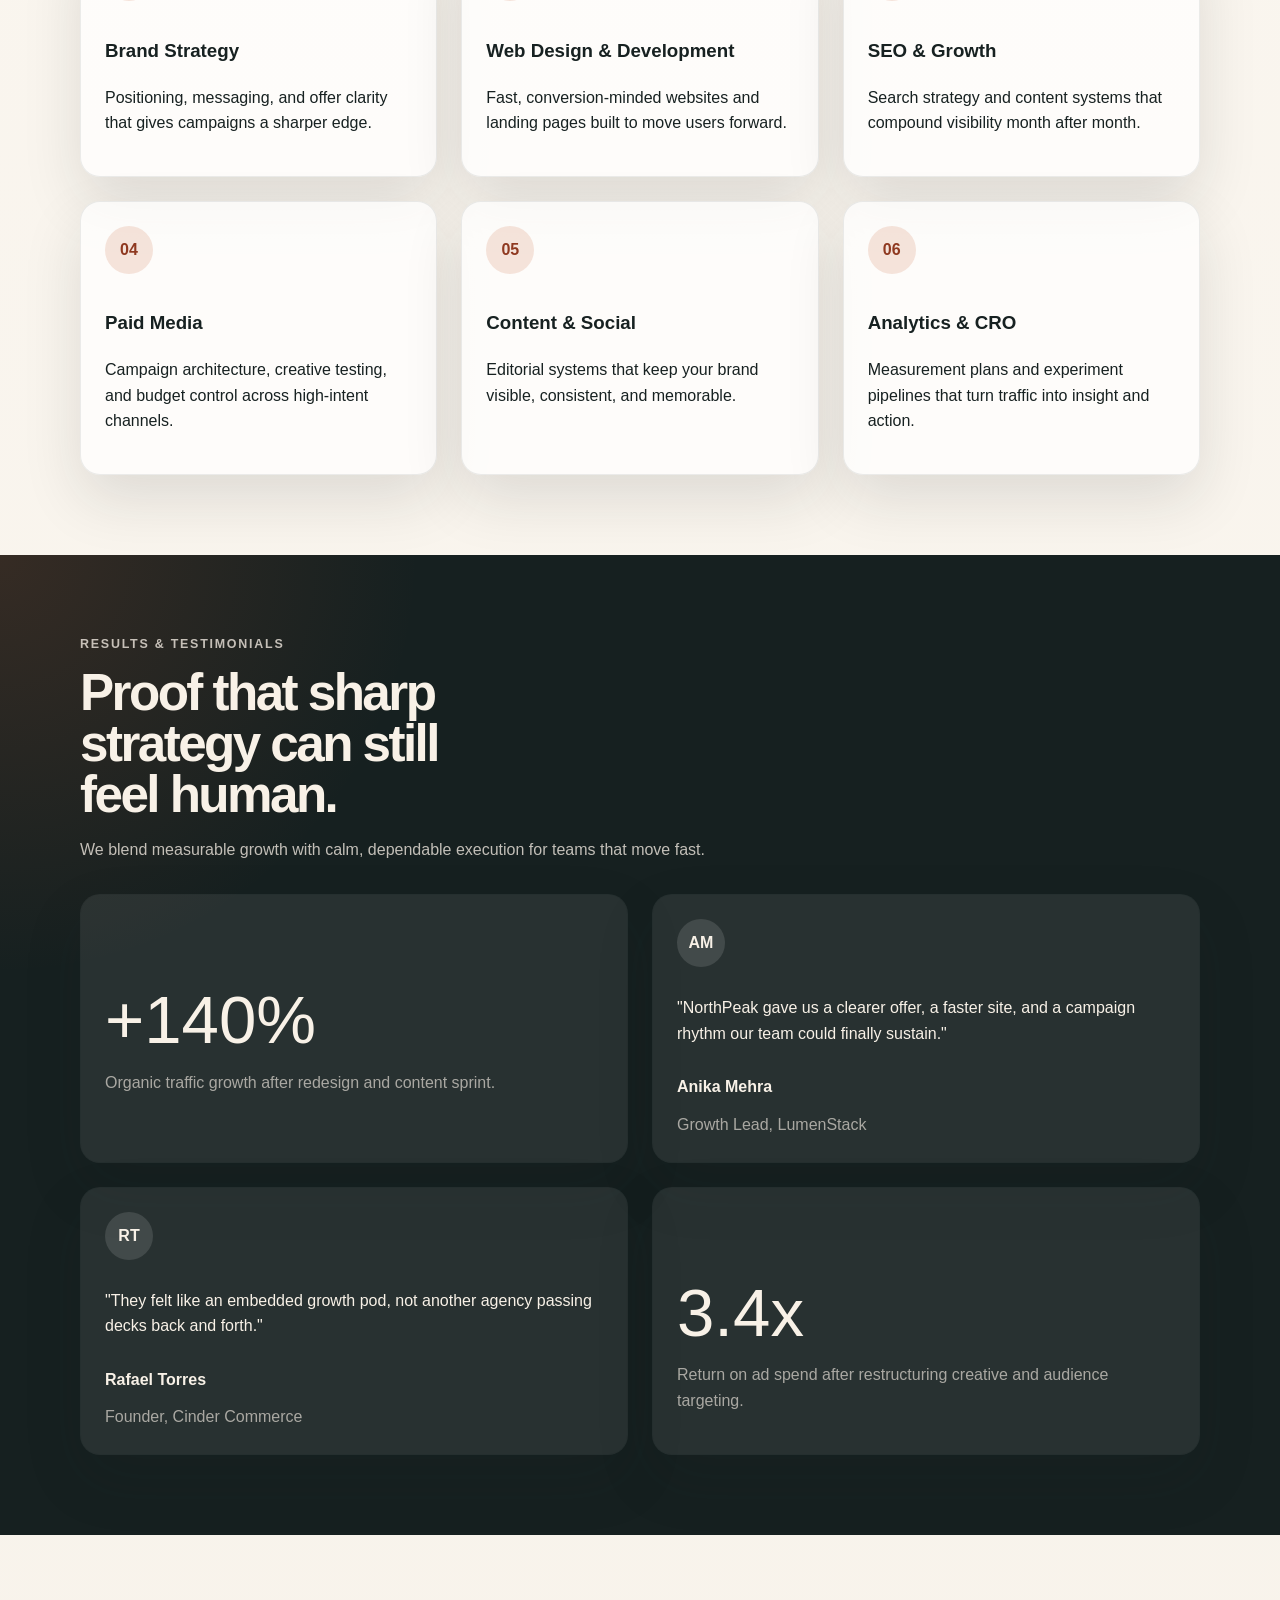
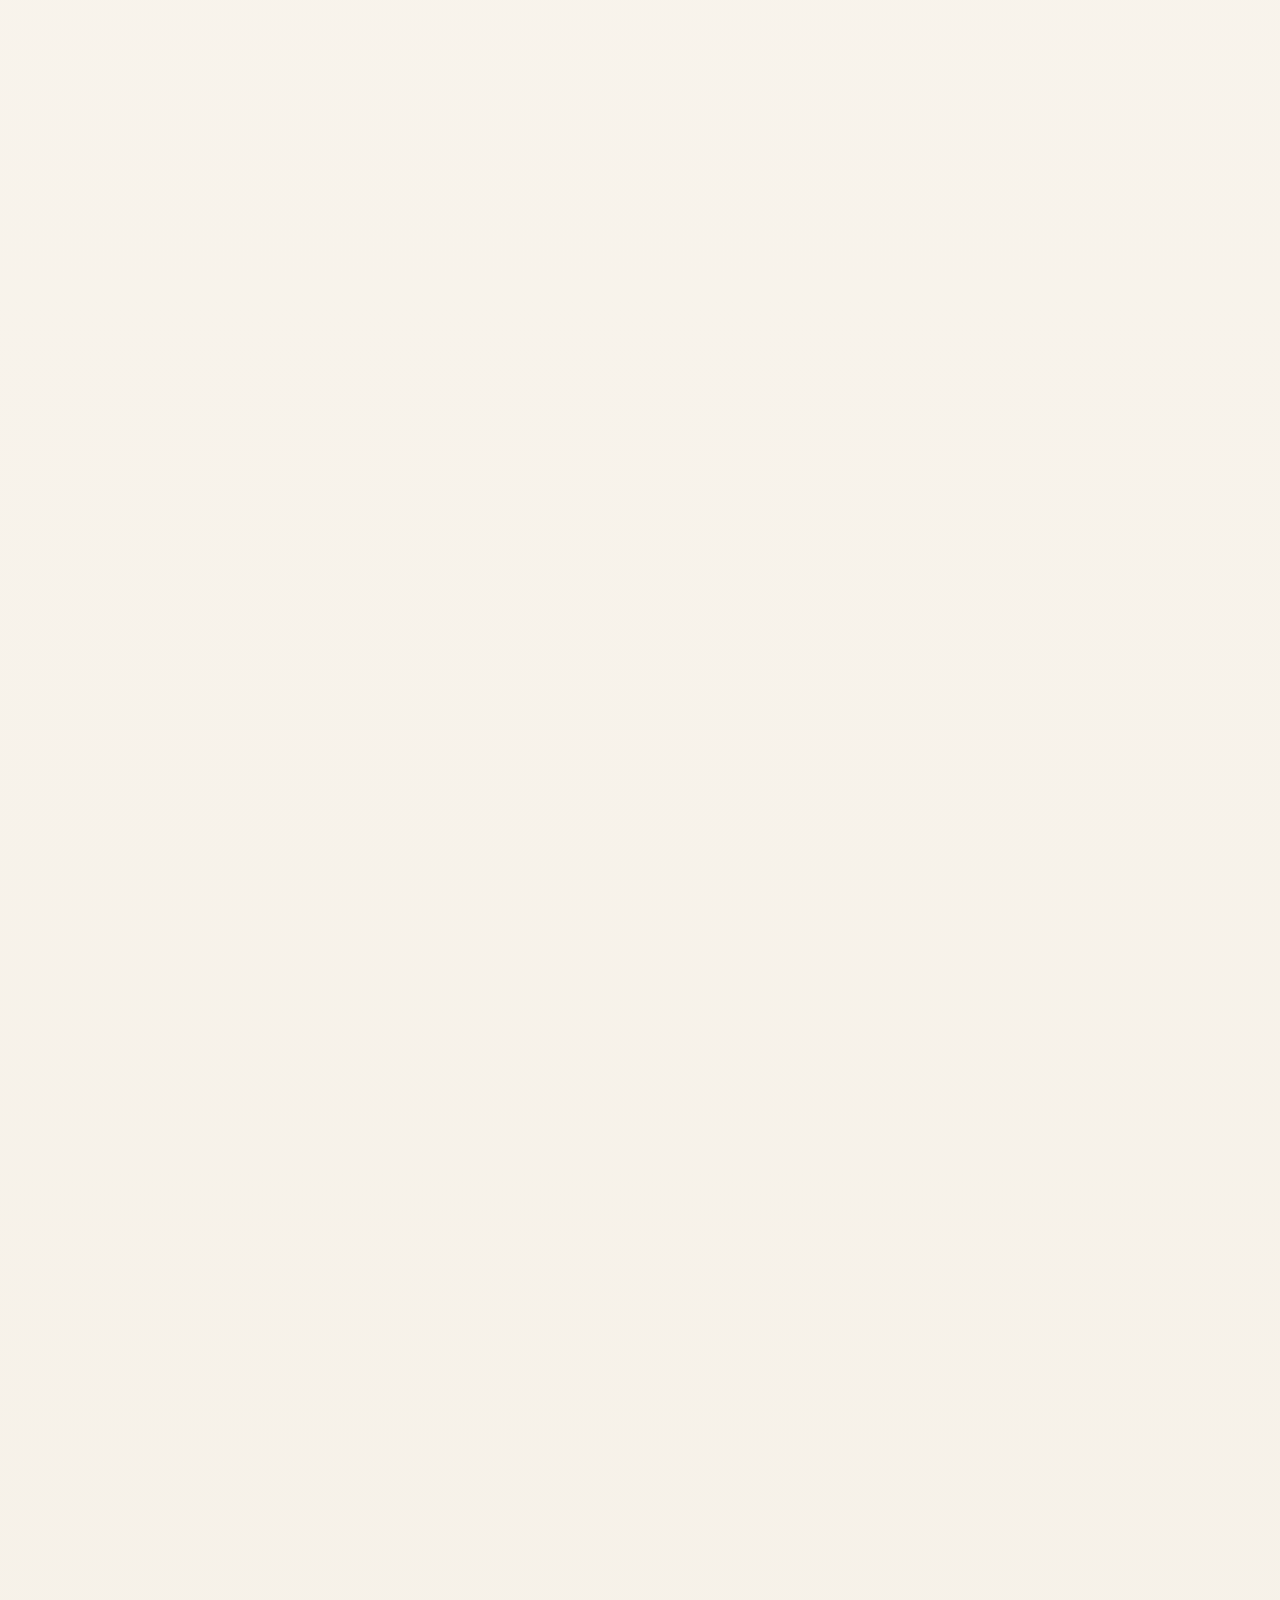
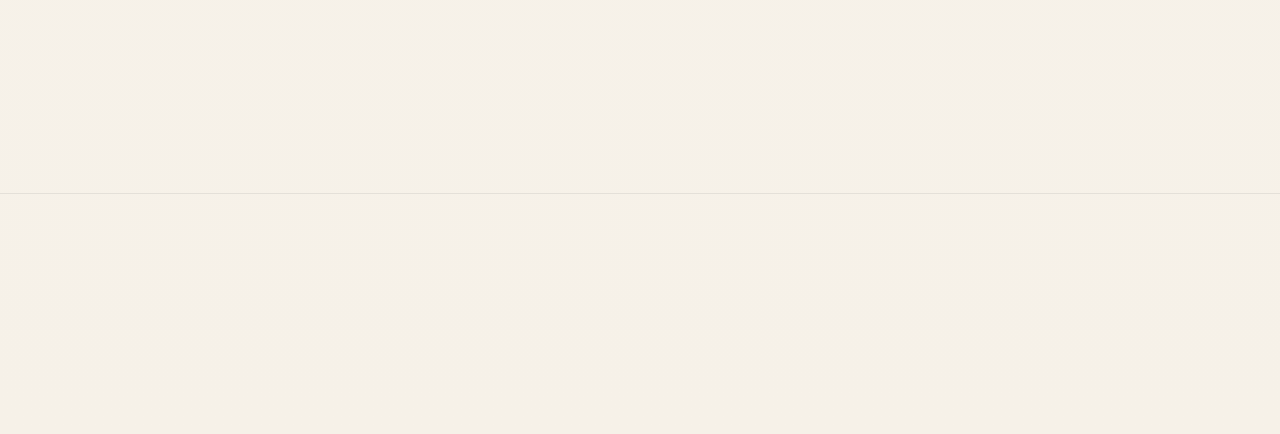
==== commit e0664db3: "updated index, styles, changelog files" ====
--- a/index.html
+++ b/index.html
@@ -5,7 +5,235 @@
   <meta name="viewport" content="width=device-width, initial-scale=1.0">
   <meta name="description" content="NorthPeak Digital is a performance-focused agency helping ambitious brands turn strategy into measurable growth.">
   <title>NorthPeak Digital | Growth-Led Agency</title>
-  <link rel="stylesheet" href="css/styles.css">
+  <style>
+    :root {
+      --bg: #f6f1e8;
+      --surface: #fffdfa;
+      --surface-strong: #172121;
+      --text: #172121;
+      --text-soft: #4a5656;
+      --border: rgba(23, 33, 33, 0.12);
+      --accent-deep: #8f3920;
+      --container: min(1120px, calc(100% - 2rem));
+      --font-body: "Segoe UI", "Aptos", "Helvetica Neue", Arial, sans-serif;
+      --font-display: "Trebuchet MS", "Arial Narrow", Arial, sans-serif;
+    }
+
+    * {
+      box-sizing: border-box;
+    }
+
+    body {
+      margin: 0;
+      font-family: var(--font-body);
+      background:
+        radial-gradient(circle at top right, rgba(198, 95, 54, 0.18), transparent 28%),
+        linear-gradient(180deg, #fbf7f1 0%, var(--bg) 100%);
+      color: var(--text);
+      line-height: 1.6;
+    }
+
+    a {
+      color: inherit;
+      text-decoration: none;
+    }
+
+    .container {
+      width: var(--container);
+      margin: 0 auto;
+    }
+
+    .skip-link {
+      position: absolute;
+      top: -3rem;
+      left: 1rem;
+      background: var(--surface-strong);
+      color: #fff;
+      padding: 0.75rem 1rem;
+      border-radius: 999px;
+      z-index: 100;
+    }
+
+    .skip-link:focus {
+      top: 1rem;
+    }
+
+    .site-header {
+      position: sticky;
+      top: 0;
+      z-index: 20;
+      background: rgba(251, 247, 241, 0.96);
+      border-bottom: 1px solid rgba(23, 33, 33, 0.08);
+    }
+
+    .nav-shell {
+      display: flex;
+      align-items: center;
+      justify-content: space-between;
+      gap: 1rem;
+      min-height: 5rem;
+    }
+
+    .brand {
+      font-family: var(--font-display);
+      font-size: 1.2rem;
+      font-weight: 700;
+      letter-spacing: -0.03em;
+    }
+
+    .site-nav {
+      display: flex;
+      align-items: center;
+      gap: 1.5rem;
+      color: var(--text-soft);
+    }
+
+    .nav-toggle {
+      display: none;
+      width: 3rem;
+      height: 3rem;
+      border: 1px solid var(--border);
+      border-radius: 50%;
+      background: var(--surface);
+      align-items: center;
+      justify-content: center;
+      flex-direction: column;
+      gap: 0.28rem;
+      cursor: pointer;
+    }
+
+    .nav-toggle span {
+      width: 1rem;
+      height: 2px;
+      background: var(--text);
+      border-radius: 999px;
+    }
+
+    .hero-section {
+      padding: 4rem 0;
+    }
+
+    .hero-grid {
+      display: grid;
+      grid-template-columns: repeat(2, minmax(0, 1fr));
+      gap: 2rem;
+      align-items: center;
+    }
+
+    .eyebrow {
+      margin: 0 0 0.75rem;
+      color: var(--accent-deep);
+      text-transform: uppercase;
+      letter-spacing: 0.14em;
+      font-size: 0.78rem;
+      font-weight: 700;
+    }
+
+    .hero-copy h1 {
+      margin: 0;
+      font-family: var(--font-display);
+      font-size: clamp(2.8rem, 6vw, 5.5rem);
+      line-height: 1;
+      letter-spacing: -0.05em;
+      max-width: 11ch;
+    }
+
+    .hero-text {
+      color: var(--text-soft);
+    }
+
+    .hero-actions {
+      display: flex;
+      flex-wrap: wrap;
+      gap: 1rem;
+      margin: 2rem 0;
+    }
+
+    .button {
+      display: inline-flex;
+      align-items: center;
+      justify-content: center;
+      min-height: 3.25rem;
+      padding: 0.85rem 1.35rem;
+      border-radius: 999px;
+      border: 1px solid transparent;
+      font-weight: 700;
+    }
+
+    .button-primary {
+      background: var(--surface-strong);
+      color: #fff;
+    }
+
+    .button-secondary {
+      background: transparent;
+      border-color: var(--border);
+      color: var(--text);
+    }
+
+    .hero-proof {
+      display: grid;
+      grid-template-columns: repeat(3, minmax(0, 1fr));
+      gap: 1rem;
+      list-style: none;
+      padding: 0;
+      margin: 0;
+    }
+
+    .hero-proof li {
+      padding: 1rem;
+      border-radius: 14px;
+      background: rgba(255, 255, 255, 0.72);
+      border: 1px solid rgba(23, 33, 33, 0.08);
+    }
+
+    .hero-proof strong {
+      display: block;
+      margin-bottom: 0.3rem;
+      font-family: var(--font-display);
+      font-size: 1.6rem;
+      line-height: 1;
+    }
+
+    .hero-proof span {
+      color: var(--text-soft);
+      font-size: 0.92rem;
+    }
+
+    .hero-panel {
+      min-height: 22rem;
+      border-radius: 28px;
+      background:
+        linear-gradient(145deg, rgba(255, 255, 255, 0.9), rgba(239, 231, 218, 0.72)),
+        var(--surface);
+      border: 1px solid rgba(23, 33, 33, 0.08);
+    }
+
+    @media (max-width: 767px) {
+      .nav-toggle {
+        display: inline-flex;
+      }
+
+      .site-nav {
+        display: none;
+      }
+
+      .hero-grid,
+      .hero-proof {
+        grid-template-columns: 1fr;
+      }
+
+      .hero-copy h1 {
+        max-width: 10ch;
+      }
+
+      .hero-panel {
+        display: none;
+      }
+    }
+  </style>
+  <link rel="preload" href="css/styles.css" as="style" onload="this.onload=null;this.rel='stylesheet'">
+  <noscript><link rel="stylesheet" href="css/styles.css"></noscript>
 </head>
 <body>
   <a class="skip-link" href="#main-content">Skip to content</a>
@@ -70,7 +298,7 @@
       </div>
     </section>
 
-    <section class="section" id="services">
+    <section class="section deferred-section" id="services">
       <div class="container">
         <div class="section-heading">
           <p class="eyebrow">Services</p>
@@ -114,7 +342,7 @@
       </div>
     </section>
 
-    <section class="section section-dark" id="results">
+    <section class="section section-dark deferred-section" id="results">
       <div class="container">
         <div class="section-heading">
           <p class="eyebrow">Results &amp; Testimonials</p>
@@ -146,7 +374,7 @@
       </div>
     </section>
 
-    <section class="section" id="pricing">
+    <section class="section deferred-section" id="pricing">
       <div class="container">
         <div class="section-heading">
           <p class="eyebrow">Pricing</p>
@@ -194,7 +422,7 @@
       </div>
     </section>
 
-    <section class="section contact-section" id="contact">
+    <section class="section contact-section deferred-section" id="contact">
       <div class="container contact-grid">
         <div class="section-heading contact-copy">
           <p class="eyebrow">Contact</p>
--- a/css/styles.css
+++ b/css/styles.css
@@ -28,6 +28,10 @@
   scroll-behavior: smooth;
 }
 
+body.js-ready {
+  visibility: visible;
+}
+
 body {
   margin: 0;
   font-family: var(--font-body);
@@ -143,6 +147,12 @@
   padding: 5rem 0;
 }
 
+.deferred-section,
+.site-footer {
+  content-visibility: auto;
+  contain-intrinsic-size: 1px 960px;
+}
+
 .hero-grid,
 .contact-grid {
   display: grid;
@@ -560,6 +570,11 @@
 }
 
 @media (max-width: 767px) {
+  .deferred-section,
+  .site-footer {
+    contain-intrinsic-size: 1px 1280px;
+  }
+
   .nav-toggle {
     display: inline-flex;
   }
@@ -602,6 +617,19 @@
     max-width: 10ch;
   }
 
+  .hero-panel {
+    display: none;
+  }
+
+  .hero-proof li,
+  .service-card,
+  .result-card,
+  .pricing-card,
+  .contact-form,
+  .site-nav {
+    box-shadow: none;
+  }
+
   .section-heading h2 {
     max-width: 100%;
   }
--- a/css/styles.css
+++ b/css/styles.css
@@ -28,6 +28,10 @@
   scroll-behavior: smooth;
 }
 
+body.js-ready {
+  visibility: visible;
+}
+
 body {
   margin: 0;
   font-family: var(--font-body);
@@ -143,6 +147,12 @@
   padding: 5rem 0;
 }
 
+.deferred-section,
+.site-footer {
+  content-visibility: auto;
+  contain-intrinsic-size: 1px 960px;
+}
+
 .hero-grid,
 .contact-grid {
   display: grid;
@@ -560,6 +570,11 @@
 }
 
 @media (max-width: 767px) {
+  .deferred-section,
+  .site-footer {
+    contain-intrinsic-size: 1px 1280px;
+  }
+
   .nav-toggle {
     display: inline-flex;
   }
@@ -602,6 +617,19 @@
     max-width: 10ch;
   }
 
+  .hero-panel {
+    display: none;
+  }
+
+  .hero-proof li,
+  .service-card,
+  .result-card,
+  .pricing-card,
+  .contact-form,
+  .site-nav {
+    box-shadow: none;
+  }
+
   .section-heading h2 {
     max-width: 100%;
   }
